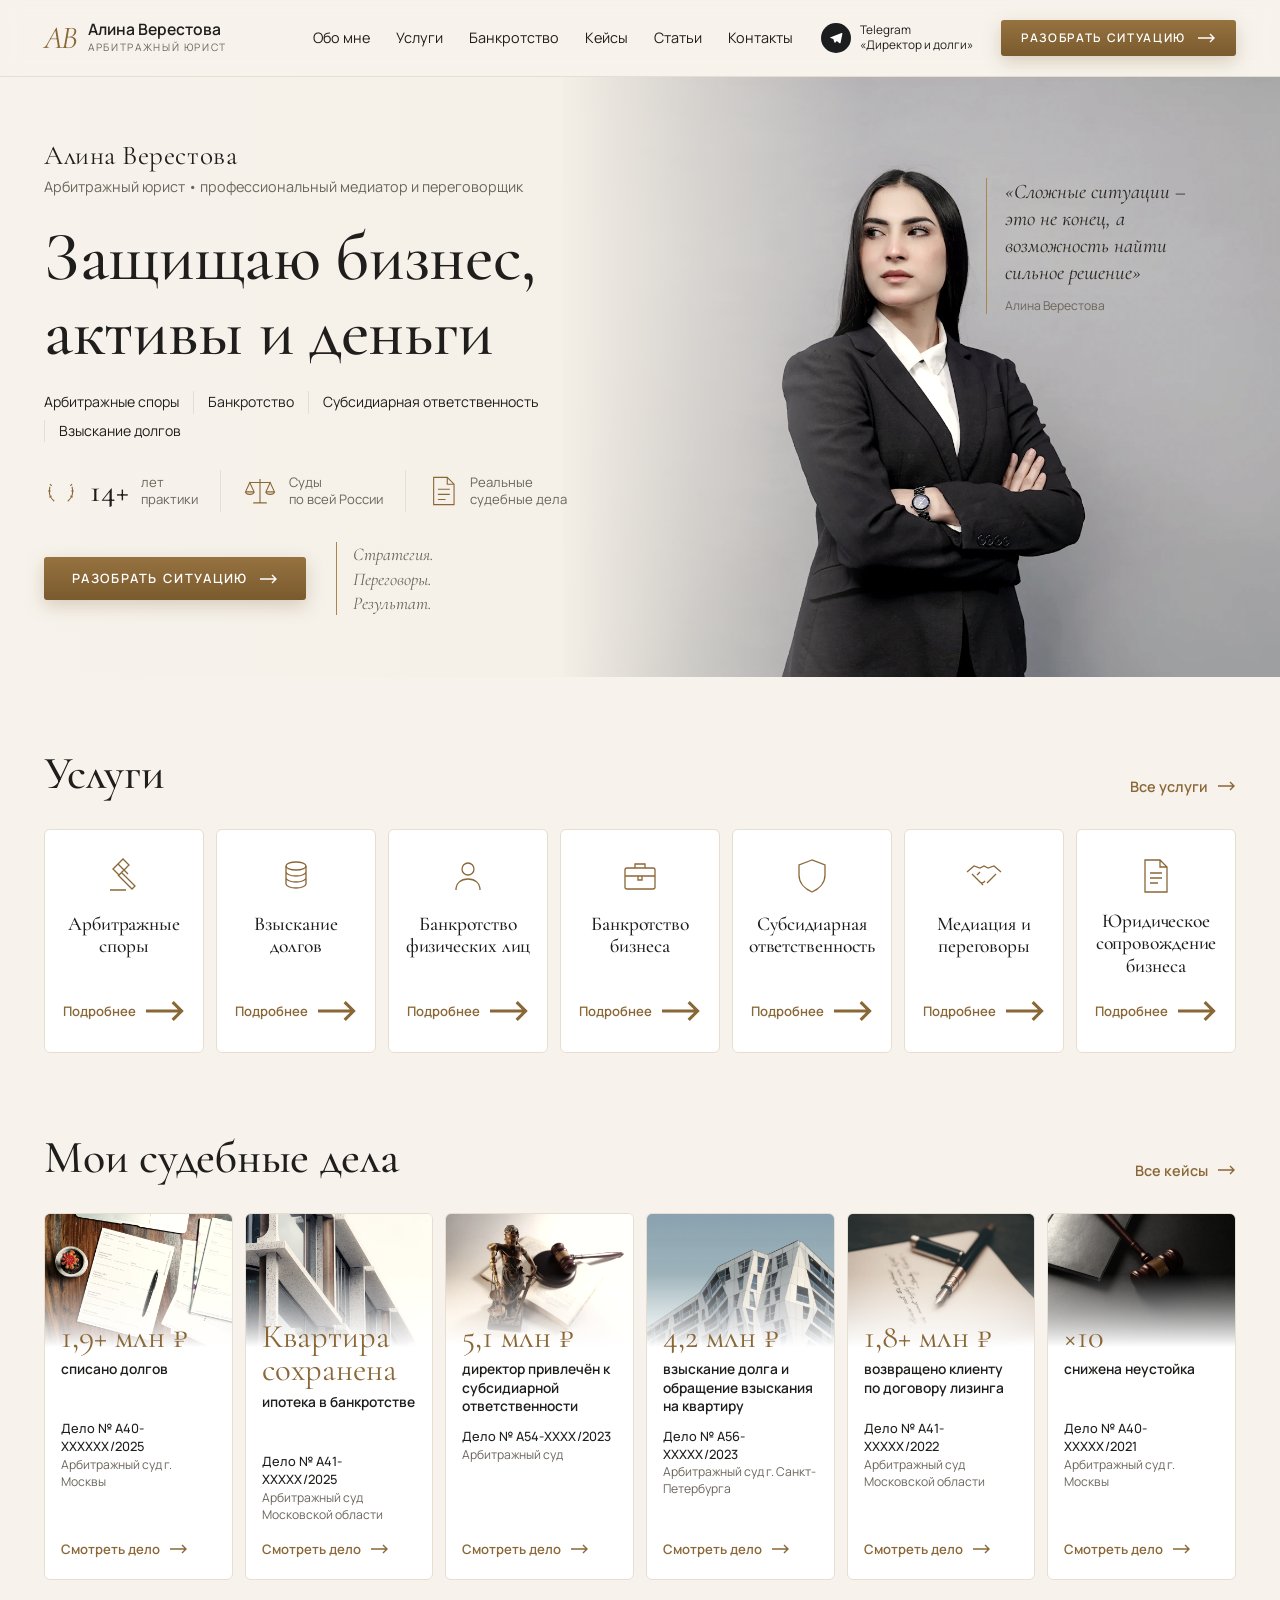
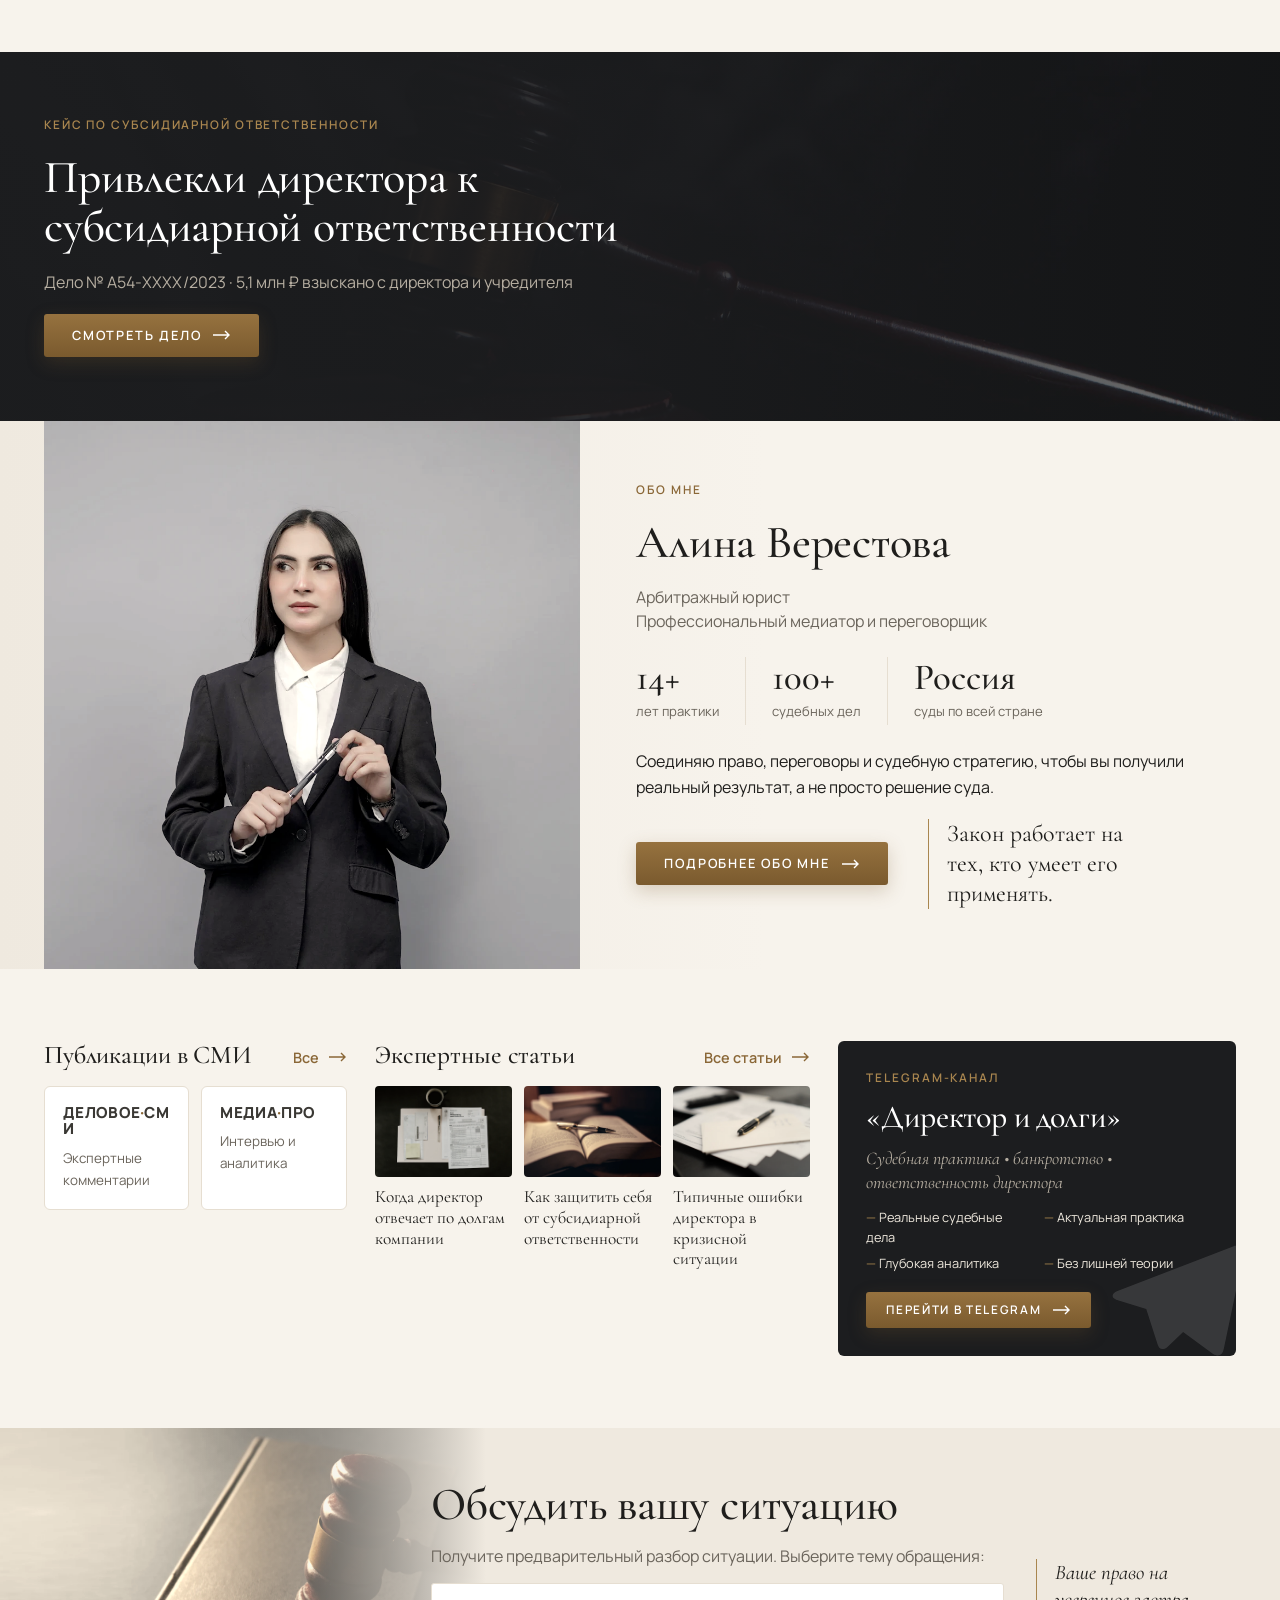
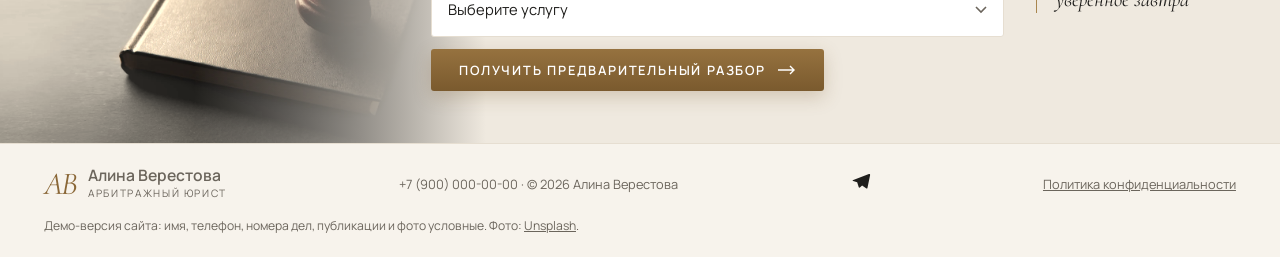
==== index.html @ 77164f4e "Демо-сайт юриста по банкротству (главная + страница «Банкротство») Co-Authored-By: Claude Opus 5.5 <" ====
<!doctype html>
<html lang="ru">
<head>
<meta charset="utf-8">
<meta name="viewport" content="width=device-width,initial-scale=1">
<title>Алина Верестова · арбитражный юрист</title>
<meta name="description" content="Арбитражные споры, банкротство, субсидиарная ответственность, взыскание долгов. Реальные судебные дела и разбор вашей ситуации. Демо-сайт.">
<meta property="og:title" content="Алина Верестова · арбитражный юрист">
<meta property="og:description" content="Защищаю бизнес, активы и деньги в сложных юридических ситуациях.">
<meta property="og:type" content="website">
<meta property="og:url" content="https://vladislav-jb.github.io/yurist-bankrotstvo/">
<meta property="og:image" content="https://vladislav-jb.github.io/yurist-bankrotstvo/assets/hero.webp">
<link rel="icon" href="data:image/svg+xml,%3Csvg xmlns='http://www.w3.org/2000/svg' viewBox='0 0 64 64'%3E%3Crect width='64' height='64' rx='12' fill='%231C1D1F'/%3E%3Ctext x='32' y='43' font-family='Georgia' font-style='italic' font-size='30' fill='%23A9864F' text-anchor='middle'%3EАВ%3C/text%3E%3C/svg%3E">
<link rel="preconnect" href="https://fonts.googleapis.com"><link rel="preconnect" href="https://fonts.gstatic.com" crossorigin>
<link rel="stylesheet" href="https://fonts.googleapis.com/css2?family=Cormorant+Garamond:ital,wght@0,500;0,600;1,500&family=Manrope:wght@400;500;600;700;800&display=swap">
<link rel="stylesheet" href="style.css">
<script type="application/ld+json">{"@context":"https://schema.org","@type":"LegalService","name":"Алина Верестова, арбитражный юрист","telephone":"+7 (900) 000-00-00","areaServed":"RU","url":"https://vladislav-jb.github.io/yurist-bankrotstvo/"}</script>
</head>
<body>
<svg width="0" height="0" style="position:absolute" aria-hidden="true">
  <symbol id="arr" viewBox="0 0 18 10"><path d="M0 5h16M12 1l4 4-4 4" fill="none" stroke="currentColor" stroke-width="1.4"/></symbol>
  <symbol id="plane" viewBox="0 0 24 24"><path d="M21.5 3.5 2.8 10.7c-1 .4-1 1.1-.2 1.4l4.8 1.5 1.8 5.6c.2.6.4.8.9.8.4 0 .6-.2.9-.5l2.3-2.2 4.8 3.5c.9.5 1.5.2 1.7-.8l3.1-14.8c.3-1.3-.5-1.9-1.4-1.7Z" fill="currentColor"/></symbol>
</svg>

<header class="hdr">
  <div class="wrap hdr__in">
    <a class="logo" href="./"><span class="logo__mark">АВ</span><span class="logo__txt"><b>Алина Верестова</b><small>Арбитражный юрист</small></span></a>
    <nav class="nav" aria-label="Разделы">
      <a href="#about">Обо мне</a><a href="#uslugi">Услуги</a><a href="bankrotstvo.html">Банкротство</a><a href="#kejsy">Кейсы</a><a href="#stati">Статьи</a><a href="#kontakty">Контакты</a>
    </nav>
    <a class="tg" href="#tg"><span class="tg__ic"><svg width="14" height="14" style="color:#fff"><use href="#plane"/></svg></span><span>Telegram<br>«Директор и долги»</span></a>
    <a class="btn btn--sm" href="#kontakty" data-open-form>Разобрать ситуацию <svg class="arr"><use href="#arr"/></svg></a>
    <button class="burger" aria-label="Меню" aria-expanded="false"><svg width="20" height="14" viewBox="0 0 20 14"><path d="M0 1h20M0 7h20M0 13h20" stroke="currentColor" stroke-width="1.6"/></svg></button>
  </div>
</header>

<main>
<section class="hero" aria-label="Первый экран">
  <div class="wrap hero__in">
    <div class="hero__txt">
      <div><div class="hero__name">Алина Верестова</div><div class="hero__role">Арбитражный юрист • профессиональный медиатор и переговорщик</div></div>
      <h1>Защищаю бизнес, активы и деньги</h1>
      <div class="hero__dirs"><span>Арбитражные споры</span><span>Банкротство</span><span>Субсидиарная ответственность</span><span>Взыскание долгов</span></div>
      <div class="facts">
        <div class="fact"><svg width="34" height="34" viewBox="0 0 40 40" fill="none" stroke="currentColor" stroke-width="1.3"><path d="M12 32c-5-4-7-10-5-17M28 32c5-4 7-10 5-17M9 26l-3 1M8 20H5M9 14l-2-2M31 26l3 1M32 20h3M31 14l2-2"/></svg><b>14+</b><span>лет<br>практики</span></div>
        <div class="fact"><svg width="34" height="34" viewBox="0 0 40 40" fill="none" stroke="currentColor" stroke-width="1.3"><path d="M20 6v28M12 34h16M8 10h24M8 10l-5 11h10L8 10ZM32 10l-5 11h10L32 10ZM3 21a5 3 0 0 0 10 0M27 21a5 3 0 0 0 10 0"/></svg><span>Суды<br>по всей России</span></div>
        <div class="fact"><svg width="30" height="34" viewBox="0 0 34 40" fill="none" stroke="currentColor" stroke-width="1.3"><path d="M6 4h16l8 8v24H6V4ZM22 4v8h8M11 18h14M11 24h14M11 30h9"/></svg><span>Реальные<br>судебные дела</span></div>
      </div>
      <div class="hero__cta">
        <a class="btn" href="#kontakty" data-open-form>Разобрать ситуацию <svg class="arr"><use href="#arr"/></svg></a>
        <div class="motto">Стратегия.<br>Переговоры.<br>Результат.</div>
      </div>
    </div>
  </div>
  <div class="hero__photo"><img src="assets/hero.webp" alt="Алина Верестова, арбитражный юрист" width="1920" height="1080" fetchpriority="high"></div>
  <blockquote class="quote">«Сложные ситуации – это не конец, а возможность найти сильное решение»<small>Алина Верестова</small></blockquote>
</section>

<section class="sec" id="uslugi">
  <div class="wrap">
    <div class="sec__head"><h2>Услуги</h2><a class="link" href="#" data-demo>Все услуги <svg class="arr"><use href="#arr"/></svg></a></div>
    <div class="svc">
      <a href="#" data-demo="Страница услуги «Арбитражные споры» – в демо не делалась, по ТЗ её наполняем позже."><svg viewBox="0 0 40 40" fill="none" stroke="currentColor" stroke-width="1.3"><path d="m14 8 10 10M9 13l10-10 6 6-10 10zM17 16l14 14-3 3-14-14M6 34h16"/></svg><h3>Арбитражные споры</h3><span class="link">Подробнее <svg class="arr"><use href="#arr"/></svg></span></a>
      <a href="#" data-demo="Страница услуги «Взыскание долгов» – в демо не делалась, по ТЗ её наполняем позже."><svg viewBox="0 0 40 40" fill="none" stroke="currentColor" stroke-width="1.3"><ellipse cx="20" cy="10" rx="10" ry="4"/><path d="M10 10v6c0 2 4.5 4 10 4s10-2 10-4v-6M10 16v6c0 2 4.5 4 10 4s10-2 10-4v-6M10 22v6c0 2 4.5 4 10 4s10-2 10-4v-6"/></svg><h3>Взыскание долгов</h3><span class="link">Подробнее <svg class="arr"><use href="#arr"/></svg></span></a>
      <a href="bankrotstvo.html#fiz"><svg viewBox="0 0 40 40" fill="none" stroke="currentColor" stroke-width="1.3"><circle cx="20" cy="13" r="6"/><path d="M8 34c0-7 5-11 12-11s12 4 12 11"/></svg><h3>Банкротство физических лиц</h3><span class="link">Подробнее <svg class="arr"><use href="#arr"/></svg></span></a>
      <a href="bankrotstvo.html#biz"><svg viewBox="0 0 40 40" fill="none" stroke="currentColor" stroke-width="1.3"><rect x="5" y="12" width="30" height="21" rx="2"/><path d="M15 12V8h10v4M5 20h30M18 20v4h4v-4"/></svg><h3>Банкротство бизнеса</h3><span class="link">Подробнее <svg class="arr"><use href="#arr"/></svg></span></a>
      <a href="bankrotstvo.html#subsid"><svg viewBox="0 0 40 40" fill="none" stroke="currentColor" stroke-width="1.3"><path d="M20 4 7 9v10c0 8 6 14 13 17 7-3 13-9 13-17V9L20 4Z"/></svg><h3>Субсидиарная ответственность</h3><span class="link">Подробнее <svg class="arr"><use href="#arr"/></svg></span></a>
      <a href="#" data-demo="Страница услуги «Медиация и переговоры» – в демо не делалась, по ТЗ её наполняем позже."><svg viewBox="0 0 40 40" fill="none" stroke="currentColor" stroke-width="1.3"><path d="M3 16l7-6 6 2 4-2 4 2 6-2 7 6M8 18l8 8c1 1 3 1 4 0l1-1M16 16l-3 3M13 23l3 3M17 27l2 2M32 18l-9 9"/></svg><h3>Медиация и переговоры</h3><span class="link">Подробнее <svg class="arr"><use href="#arr"/></svg></span></a>
      <a href="#" data-demo="Страница услуги «Юридическое сопровождение бизнеса» – в демо не делалась, по ТЗ её наполняем позже."><svg viewBox="0 0 40 40" fill="none" stroke="currentColor" stroke-width="1.3"><path d="M9 4h15l7 7v25H9V4ZM24 4v7h7M14 17h12M14 22h12M14 27h8"/></svg><h3>Юридическое сопровождение бизнеса</h3><span class="link">Подробнее <svg class="arr"><use href="#arr"/></svg></span></a>
    </div>
  </div>
</section>

<section class="sec" id="kejsy" style="padding-top:8px">
  <div class="wrap">
    <div class="sec__head"><h2>Мои судебные дела</h2><a class="link" href="#" data-demo>Все кейсы <svg class="arr"><use href="#arr"/></svg></a></div>
    <div class="cases">
      <a class="case" href="#" data-demo="На сайте заказчика ссылка откроет карточку дела в картотеке арбитражных дел (kad.arbitr.ru).">
        <div class="case__img"><img src="assets/c1.webp" alt="" loading="lazy" width="700" height="500"></div>
        <div class="case__body"><div class="case__num">1,9+ млн ₽</div><div class="case__what">списано долгов</div>
          <div class="case__court"><b>Дело № А40-XXXXXX/2025</b>Арбитражный суд г. Москвы</div><span class="link">Смотреть дело <svg class="arr"><use href="#arr"/></svg></span></div></a>
      <a class="case" href="#" data-demo="На сайте заказчика ссылка откроет карточку дела в картотеке арбитражных дел (kad.arbitr.ru).">
        <div class="case__img"><img src="assets/c2.webp" alt="" loading="lazy" width="700" height="500"></div>
        <div class="case__body"><div class="case__num">Квартира сохранена</div><div class="case__what">ипотека в банкротстве</div>
          <div class="case__court"><b>Дело № А41-XXXXX/2025</b>Арбитражный суд Московской области</div><span class="link">Смотреть дело <svg class="arr"><use href="#arr"/></svg></span></div></a>
      <a class="case" href="#" data-demo="На сайте заказчика ссылка откроет карточку дела в картотеке арбитражных дел (kad.arbitr.ru).">
        <div class="case__img"><img src="assets/c3.webp" alt="" loading="lazy" width="700" height="500"></div>
        <div class="case__body"><div class="case__num">5,1 млн ₽</div><div class="case__what">директор привлечён к субсидиарной ответственности</div>
          <div class="case__court"><b>Дело № А54-XXXX/2023</b>Арбитражный суд</div><span class="link">Смотреть дело <svg class="arr"><use href="#arr"/></svg></span></div></a>
      <a class="case" href="#" data-demo="На сайте заказчика ссылка откроет карточку дела в картотеке арбитражных дел (kad.arbitr.ru).">
        <div class="case__img"><img src="assets/c4.webp" alt="" loading="lazy" width="700" height="500"></div>
        <div class="case__body"><div class="case__num">4,2 млн ₽</div><div class="case__what">взыскание долга и обращение взыскания на квартиру</div>
          <div class="case__court"><b>Дело № А56-XXXXX/2023</b>Арбитражный суд г. Санкт-Петербурга</div><span class="link">Смотреть дело <svg class="arr"><use href="#arr"/></svg></span></div></a>
      <a class="case" href="#" data-demo="На сайте заказчика ссылка откроет карточку дела в картотеке арбитражных дел (kad.arbitr.ru).">
        <div class="case__img"><img src="assets/c5.webp" alt="" loading="lazy" width="700" height="500"></div>
        <div class="case__body"><div class="case__num">1,8+ млн ₽</div><div class="case__what">возвращено клиенту по договору лизинга</div>
          <div class="case__court"><b>Дело № А41-XXXXX/2022</b>Арбитражный суд Московской области</div><span class="link">Смотреть дело <svg class="arr"><use href="#arr"/></svg></span></div></a>
      <a class="case" href="#" data-demo="На сайте заказчика ссылка откроет карточку дела в картотеке арбитражных дел (kad.arbitr.ru).">
        <div class="case__img"><img src="assets/c6.webp" alt="" loading="lazy" width="700" height="500"></div>
        <div class="case__body"><div class="case__num">×10</div><div class="case__what">снижена неустойка</div>
          <div class="case__court"><b>Дело № А40-XXXXX/2021</b>Арбитражный суд г. Москвы</div><span class="link">Смотреть дело <svg class="arr"><use href="#arr"/></svg></span></div></a>
    </div>
  </div>
</section>

<section class="banner" aria-label="Кейс по субсидиарной ответственности">
  <img class="bg" src="assets/banner.webp" alt="" loading="lazy">
  <div class="wrap">
    <div class="eyebrow">Кейс по субсидиарной ответственности</div>
    <h2>Привлекли директора к субсидиарной ответственности</h2>
    <p>Дело № А54-XXXX/2023 · 5,1 млн ₽ взыскано с директора и учредителя</p>
    <a class="btn" href="#" data-demo="На сайте заказчика ссылка откроет судебный акт по делу.">Смотреть дело <svg class="arr"><use href="#arr"/></svg></a>
  </div>
</section>

<section class="about" id="about">
  <div class="wrap about__in">
    <div class="about__photo"><img src="assets/about.webp" alt="Алина Верестова" loading="lazy" width="1400" height="1000"></div>
    <div class="about__txt">
      <div class="eyebrow">Обо мне</div>
      <h2>Алина Верестова</h2>
      <p class="about__role">Арбитражный юрист<br>Профессиональный медиатор и переговорщик</p>
      <div class="stats">
        <div class="stat"><b>14+</b><span>лет практики</span></div>
        <div class="stat"><b>100+</b><span>судебных дел</span></div>
        <div class="stat"><b>Россия</b><span>суды по всей стране</span></div>
      </div>
      <p>Соединяю право, переговоры и судебную стратегию, чтобы вы получили реальный результат, а не просто решение суда.</p>
      <div class="about__row">
        <a class="btn" href="#" data-demo="Страница «Обо мне» – в демо не делалась.">Подробнее обо мне <svg class="arr"><use href="#arr"/></svg></a>
        <div class="about__quote">Закон работает на тех, кто умеет его применять.</div>
      </div>
    </div>
  </div>
</section>

<section class="sec" id="stati">
  <div class="wrap tri">
    <div>
      <div class="mini-head"><h3>Публикации в СМИ</h3><a class="link" href="#" data-demo>Все <svg class="arr"><use href="#arr"/></svg></a></div>
      <div class="media">
        <a href="#" data-demo="Здесь будет ссылка на публикацию из действующего сайта заказчика."><span class="mlogo">ДЕЛОВОЕ<i>·</i>СМИ</span><span class="muted">Экспертные комментарии</span></a>
        <a href="#" data-demo="Здесь будет ссылка на публикацию из действующего сайта заказчика."><span class="mlogo">МЕДИА<i>·</i>ПРО</span><span class="muted">Интервью и аналитика</span></a>
      </div>
    </div>
    <div>
      <div class="mini-head"><h3>Экспертные статьи</h3><a class="link" href="#" data-demo>Все статьи <svg class="arr"><use href="#arr"/></svg></a></div>
      <div class="arts">
        <a href="#" data-demo="Здесь будет ссылка на реальную статью с сайта заказчика."><img src="assets/a1.webp" alt="" loading="lazy" width="600" height="400"><span>Когда директор отвечает по долгам компании</span></a>
        <a href="#" data-demo="Здесь будет ссылка на реальную статью с сайта заказчика."><img src="assets/a2.webp" alt="" loading="lazy" width="600" height="400"><span>Как защитить себя от субсидиарной ответственности</span></a>
        <a href="#" data-demo="Здесь будет ссылка на реальную статью с сайта заказчика."><img src="assets/a3.webp" alt="" loading="lazy" width="600" height="400"><span>Типичные ошибки директора в кризисной ситуации</span></a>
      </div>
    </div>
    <div class="tgcard" id="tg">
      <div class="eyebrow">Telegram-канал</div>
      <h3>«Директор и долги»</h3>
      <p>Судебная практика • банкротство • ответственность директора</p>
      <ul><li>Реальные судебные дела</li><li>Актуальная практика</li><li>Глубокая аналитика</li><li>Без лишней теории</li></ul>
      <a class="btn btn--sm" href="#" data-demo="На сайте заказчика кнопка ведёт в его Telegram-канал.">Перейти в Telegram <svg class="arr"><use href="#arr"/></svg></a>
      <svg class="plane" width="150" height="150"><use href="#plane"/></svg>
    </div>
  </div>
</section>

<section class="cta" id="kontakty">
  <div class="cta__img"><img src="assets/cta.webp" alt="" loading="lazy"></div>
  <div class="wrap cta__in">
    <div></div>
    <form class="cta__form" onsubmit="return false">
      <h2>Обсудить вашу ситуацию</h2>
      <p class="muted">Получите предварительный разбор ситуации. Выберите тему обращения:</p>
      <div class="cta__row">
        <select class="select" aria-label="Тема обращения">
          <option value="">Выберите услугу</option>
          <option>Арбитражный спор</option><option>Взыскание долга</option><option>Банкротство физлица</option><option>Банкротство бизнеса</option><option>Субсидиарная ответственность</option><option>Медиация</option><option>Другое</option>
        </select>
        <button class="btn" data-open-form>Получить предварительный разбор <svg class="arr"><use href="#arr"/></svg></button>
      </div>
    </form>
    <div class="cta__motto">Ваше право на уверенное завтра</div>
  </div>
</section>
</main>

<footer class="ftr">
  <div class="wrap">
    <div class="ftr__in">
      <a class="logo" href="./"><span class="logo__mark">АВ</span><span class="logo__txt"><b>Алина Верестова</b><small>Арбитражный юрист</small></span></a>
      <span>+7 (900) 000-00-00 · © 2026 Алина Верестова</span>
      <span class="ftr__soc"><a href="#tg" aria-label="Telegram"><svg width="20" height="20"><use href="#plane"/></svg></a></span>
      <a href="#" data-demo>Политика конфиденциальности</a>
    </div>
    <p class="demo-note">Демо-версия сайта: имя, телефон, номера дел, публикации и фото условные. Фото: <a href="https://unsplash.com/license">Unsplash</a>.</p>
  </div>
</footer>

<div class="modal" id="form" hidden role="dialog" aria-modal="true" aria-labelledby="form-h">
  <div class="modal__box">
    <button class="modal__x" aria-label="Закрыть">×</button>
    <div class="step" id="step1">
      <div class="eyebrow">Шаг 1 из 2</div>
      <h2 id="form-h">С чем связана ваша ситуация?</h2>
      <div class="opts">
        <label class="opt"><input type="radio" name="topic" value="Арбитражный спор">Арбитражный спор</label>
        <label class="opt"><input type="radio" name="topic" value="Взыскание долга">Взыскание долга</label>
        <label class="opt"><input type="radio" name="topic" value="Банкротство физлица">Банкротство физлица</label>
        <label class="opt"><input type="radio" name="topic" value="Банкротство бизнеса">Банкротство бизнеса</label>
        <label class="opt"><input type="radio" name="topic" value="Субсидиарная ответственность">Субсидиарная ответственность</label>
        <label class="opt"><input type="radio" name="topic" value="Медиация">Медиация</label>
        <label class="opt"><input type="radio" name="topic" value="Другое">Другое</label>
      </div>
      <button class="btn" id="next" type="button">Далее <svg class="arr"><use href="#arr"/></svg></button>
    </div>
    <form id="send">
      <div class="step" id="step2" hidden>
        <div class="eyebrow">Шаг 2 из 2</div>
        <h2>Как с вами связаться</h2>
        <p class="muted" style="margin-bottom:16px">Отвечу лично в течение рабочего дня.</p>
        <label class="field">Имя<input id="f-name" autocomplete="name"></label>
        <label class="field">Телефон или Telegram<input id="f-phone" autocomplete="tel"></label>
        <label class="field">Коротко о ситуации<textarea id="f-msg" placeholder="Например: контрагент не платит 1,2 млн ₽, решение суда есть"></textarea></label>
        <div class="form-foot"><button class="back" id="back" type="button">← Назад</button><button class="btn" type="submit">Отправить <svg class="arr"><use href="#arr"/></svg></button></div>
      </div>
    </form>
    <div class="step done" id="step3" hidden>
      <h2>Заявка принята</h2>
      <p class="muted" style="margin-top:10px">Это демо-версия: заявка никуда не отправлена. На сайте заказчика она придёт на почту или в Telegram.</p>
    </div>
  </div>
</div>
<script src="app.js"></script>
</body>
</html>
---- style.css ----
:root{
  --bg:#F7F3EC;--surface:#FFFFFF;--line:#E6DED1;--ink:#1F1E1C;--muted:#6B655C;
  --gold:#8A6737;--gold2:#A9864F;--gold-soft:#EFE5D3;--dark:#1C1D1F;--dark2:#26272A;--on-dark:#EDE7DC;--on-dark-muted:#B6AEA1;
  --f-disp:"Cormorant Garamond",Georgia,serif;--f-text:"Manrope",system-ui,-apple-system,"Segoe UI",sans-serif;
  --r:6px;--wrap:1240px;--shadow:0 1px 2px rgba(31,30,28,.05),0 10px 30px rgba(31,30,28,.07);
}
*{box-sizing:border-box}
html{scroll-behavior:smooth;scroll-padding-top:84px}
@media (prefers-reduced-motion:reduce){html{scroll-behavior:auto}}
body{margin:0;background:var(--bg);color:var(--ink);font:16px/1.6 var(--f-text);-webkit-font-smoothing:antialiased}
img{max-width:100%;display:block}
a{color:inherit}
h1,h2,h3{font-family:var(--f-disp);font-weight:500;line-height:1.08;margin:0;letter-spacing:-.005em;text-wrap:balance}
h1{font-size:clamp(2.6rem,5.4vw,4.4rem)}
h2{font-size:clamp(2rem,3.6vw,2.9rem)}
h3{font-size:1.45rem}
p{margin:0}
.wrap{max-width:var(--wrap);margin:0 auto;padding-inline:24px}
.eyebrow{font-size:.74rem;letter-spacing:.16em;text-transform:uppercase;color:var(--gold);font-weight:600}
.muted{color:var(--muted)}
:focus-visible{outline:2px solid var(--gold2);outline-offset:3px}

/* Buttons */
.btn{display:inline-flex;align-items:center;gap:12px;padding:15px 28px;border-radius:3px;border:0;cursor:pointer;
  font:600 .8rem/1 var(--f-text);letter-spacing:.14em;text-transform:uppercase;text-decoration:none;white-space:nowrap;
  background:linear-gradient(180deg,#96723F,#7A5A2E);color:#fff;box-shadow:0 6px 18px rgba(122,90,46,.25)}
.btn:hover{background:linear-gradient(180deg,#A07B45,#6E5028)}
.btn .arr{transition:transform .2s}
.btn:hover .arr{transform:translateX(4px)}
.btn--sm{padding:12px 20px;font-size:.74rem}
.link{display:inline-flex;align-items:center;gap:10px;color:var(--gold);font-weight:600;font-size:.9rem;text-decoration:none;border-bottom:1px solid transparent}
.link:hover{border-color:currentColor}
.arr{display:inline-block;width:18px;height:10px;flex:none}

/* Header */
.hdr{position:sticky;top:0;z-index:30;background:rgba(247,243,236,.92);backdrop-filter:blur(10px);-webkit-backdrop-filter:blur(10px);border-bottom:1px solid var(--line)}
.hdr__in{display:flex;align-items:center;gap:28px;min-height:76px}
.logo{display:flex;align-items:center;gap:12px;text-decoration:none}
.logo__mark{font-family:var(--f-disp);font-size:2rem;line-height:1;color:var(--gold);letter-spacing:-.06em;font-style:italic}
.logo__txt b{display:block;font-weight:600;font-size:.98rem;line-height:1.2}
.logo__txt small{display:block;font-size:.64rem;letter-spacing:.16em;text-transform:uppercase;color:var(--muted)}
.nav{display:flex;gap:26px;margin-left:auto;font-size:.9rem}
.nav a{text-decoration:none;color:var(--ink)}
.nav a:hover,.nav a[aria-current]{color:var(--gold)}
.tg{display:flex;align-items:center;gap:9px;font-size:.74rem;line-height:1.25;text-decoration:none}
.tg__ic{width:30px;height:30px;border-radius:50%;background:var(--dark);display:grid;place-items:center;flex:none}
.burger{display:none;margin-left:auto;background:none;border:1px solid var(--line);border-radius:4px;width:44px;height:40px;cursor:pointer}

/* Hero */
.hero{position:relative;overflow:hidden;background:linear-gradient(90deg,#F7F3EC 0%,#F2ECE2 100%)}
.hero__in{display:grid;grid-template-columns:minmax(0,1.05fr) minmax(0,1fr);min-height:600px}
.hero__txt{padding:64px 0 60px;display:flex;flex-direction:column;gap:22px;position:relative;z-index:2}
.hero__name{font-family:var(--f-disp);font-size:1.7rem;letter-spacing:.02em;line-height:1.1}
.hero__role{font-size:.9rem;color:var(--muted);margin-top:4px}
.hero__dirs{display:flex;flex-wrap:wrap;gap:6px 0;font-size:.88rem}
.hero__dirs span{padding:0 14px;border-left:1px solid var(--line)}
.hero__dirs span:first-child{padding-left:0;border-left:0}
.facts{display:flex;gap:0;flex-wrap:wrap;margin-top:6px}
.fact{display:flex;align-items:center;gap:12px;padding:4px 22px;border-left:1px solid var(--line);font-size:.82rem;line-height:1.3;color:var(--muted)}
.fact:first-child{padding-left:0;border-left:0}
.fact b{font-family:var(--f-disp);font-size:2rem;font-weight:500;color:var(--ink);line-height:1}
.fact svg{color:var(--gold);flex:none}
.hero__cta{display:flex;align-items:center;gap:30px;flex-wrap:wrap;margin-top:8px}
.motto{font-family:var(--f-disp);font-style:italic;font-size:1.12rem;line-height:1.35;color:var(--muted);border-left:1px solid var(--gold2);padding-left:16px}
.hero__photo{position:absolute;inset:0 0 0 44%;z-index:1}
.hero__photo img{width:100%;height:100%;object-fit:cover;object-position:40% 20%;filter:sepia(.18) saturate(.9) brightness(1.04)}
.hero__photo::before{content:"";position:absolute;inset:0;background:linear-gradient(90deg,#F4EFE6 0%,rgba(244,239,230,.55) 18%,rgba(244,239,230,0) 42%);z-index:1}
.quote{position:absolute;right:max(24px,calc((100vw - var(--wrap))/2 + 24px));top:80px;z-index:2;max-width:210px;border-left:1px solid var(--gold2);padding-left:18px;
  font-family:var(--f-disp);font-style:italic;font-size:1.3rem;line-height:1.3;color:#2A2723}
.quote small{display:block;font-family:var(--f-text);font-style:normal;font-size:.76rem;margin-top:12px;color:var(--muted)}

/* Sections */
.sec{padding:72px 0}
.sec--tight{padding:56px 0}
.sec__head{display:flex;align-items:flex-end;justify-content:space-between;gap:16px;margin-bottom:30px;flex-wrap:wrap}

/* Services */
.svc{display:grid;grid-template-columns:repeat(7,minmax(0,1fr));gap:12px}
.svc a{background:var(--surface);border:1px solid var(--line);border-radius:var(--r);padding:26px 14px 20px;text-decoration:none;display:flex;flex-direction:column;align-items:center;text-align:center;gap:14px;transition:box-shadow .2s,transform .2s,border-color .2s}
.svc a:hover{box-shadow:var(--shadow);transform:translateY(-3px);border-color:#D8CBB5}
.svc svg{color:var(--gold);width:40px;height:40px}
.svc h3{font-size:1.22rem;line-height:1.15;min-height:2.6em;display:flex;align-items:center}
.svc .link{margin-top:auto;font-size:.82rem}

/* Cases */
.cases{display:grid;grid-template-columns:repeat(6,minmax(0,1fr));gap:12px}
.case{background:var(--surface);border:1px solid var(--line);border-radius:var(--r);overflow:hidden;display:flex;flex-direction:column;text-decoration:none;transition:box-shadow .2s,transform .2s}
.case:hover{box-shadow:var(--shadow);transform:translateY(-3px)}
.case__img{aspect-ratio:7/5;position:relative;overflow:hidden}
.case__img img{width:100%;height:100%;object-position:center;object-fit:cover;filter:sepia(.25) saturate(.85)}
.case__img::after{content:"";position:absolute;inset:auto 0 0;height:55%;background:linear-gradient(180deg,rgba(255,255,255,0),#fff)}
.case__body{padding:0 16px 18px;margin-top:-26px;position:relative;z-index:1;display:flex;flex-direction:column;gap:6px;flex:1}
.case__num{font-family:var(--f-disp);font-size:2.05rem;line-height:1;color:var(--gold)}
.case__what{font-weight:600;font-size:.86rem;line-height:1.35;min-height:3.5em}
.case__court{font-size:.76rem;color:var(--muted);line-height:1.4;margin-top:6px}
.case__court b{display:block;color:var(--ink);font-weight:500;font-size:.8rem}
.case .link{margin-top:auto;padding-top:10px;font-size:.82rem}

/* Dark banner */
.banner{position:relative;color:var(--on-dark);background:var(--dark);overflow:hidden}
.banner img.bg{position:absolute;inset:0;width:100%;height:100%;object-fit:cover;opacity:.55}
.banner::before{content:"";position:absolute;inset:0;background:linear-gradient(90deg,rgba(28,29,31,.96) 0%,rgba(28,29,31,.85) 45%,rgba(28,29,31,.3) 100%);z-index:1}
.banner .wrap{position:relative;z-index:2;padding-block:64px;display:flex;flex-direction:column;gap:18px;align-items:flex-start}
.banner .eyebrow{color:var(--gold2)}
.banner h2{color:#fff;max-width:640px}
.banner p{color:var(--on-dark-muted)}

/* About */
.about{position:relative;background:linear-gradient(90deg,#EFE9DF,#F7F3EC 60%)}
.about__in{display:grid;grid-template-columns:minmax(0,.9fr) minmax(0,1.1fr);align-items:stretch}
.about__photo{position:relative;min-height:480px}
.about__photo img{position:absolute;inset:0;width:100%;height:100%;object-fit:cover;object-position:50% 25%;filter:sepia(.18) saturate(.9) brightness(1.03)}
.about__txt{padding:60px 0 60px 56px;display:flex;flex-direction:column;gap:18px;justify-content:center}
.about__role{color:var(--muted);line-height:1.5}
.stats{display:flex;flex-wrap:wrap;gap:0;margin:6px 0}
.stat{padding:2px 26px;border-left:1px solid var(--line)}
.stat:first-child{padding-left:0;border-left:0}
.stat b{display:block;font-family:var(--f-disp);font-size:2.3rem;font-weight:500;line-height:1.05}
.stat span{font-size:.82rem;color:var(--muted)}
.about__row{display:flex;gap:40px;align-items:center;flex-wrap:wrap}
.about__quote{font-family:var(--f-disp);font-size:1.5rem;line-height:1.25;max-width:230px;border-left:1px solid var(--gold2);padding-left:18px}

/* Media / articles / telegram */
.tri{display:grid;grid-template-columns:minmax(0,.8fr) minmax(0,1.15fr) minmax(0,1.05fr);gap:28px;align-items:stretch}
.tri h3{font-size:1.6rem}
.mini-head{display:flex;justify-content:space-between;align-items:baseline;gap:12px;margin-bottom:16px}
.media{display:grid;grid-template-columns:1fr 1fr;gap:12px}
.media a{background:var(--surface);border:1px solid var(--line);border-radius:var(--r);padding:18px;text-decoration:none;display:flex;flex-direction:column;gap:10px;font-size:.84rem}
.media a:hover{box-shadow:var(--shadow)}
.media .mlogo{font:800 .95rem/1.1 var(--f-text);overflow-wrap:anywhere;letter-spacing:.02em;color:#3A3834}
.media .mlogo i{font-style:normal;color:var(--gold)}
.arts{display:grid;grid-template-columns:repeat(3,minmax(0,1fr));gap:12px}
.arts a{text-decoration:none;display:flex;flex-direction:column;gap:10px;font-family:var(--f-disp);font-size:1.08rem;line-height:1.2}
.arts img{width:100%;height:auto;aspect-ratio:3/2;object-fit:cover;border-radius:4px;filter:sepia(.2) saturate(.85)}
.arts a:hover span{color:var(--gold)}
.tgcard{background:var(--dark);color:var(--on-dark);border-radius:var(--r);padding:28px;display:flex;flex-direction:column;gap:12px;position:relative;overflow:hidden}
.tgcard h3{color:#fff;font-size:2rem}
.tgcard .eyebrow{color:var(--gold2)}
.tgcard p{color:var(--on-dark-muted);font-style:italic;font-family:var(--f-disp);font-size:1.12rem;line-height:1.35;max-width:300px}
.tgcard ul{list-style:none;margin:0;padding:0;display:grid;grid-template-columns:1fr 1fr;gap:6px 14px;font-size:.8rem;color:var(--on-dark)}
.tgcard li::before{content:"— ";color:var(--gold2)}
.tgcard .plane{position:absolute;right:-14px;bottom:-18px;opacity:.12;color:#fff}
.tgcard .btn{align-self:flex-start;margin-top:6px}

/* Final CTA */
.cta{position:relative;background:#EFE9DF;overflow:hidden}
.cta__img{position:absolute;inset:0 62% 0 0}
.cta__img img{width:100%;height:100%;object-fit:cover;filter:sepia(.3)}
.cta__img::after{content:"";position:absolute;inset:0;background:linear-gradient(90deg,rgba(239,233,223,0) 40%,#EFE9DF)}
.cta__in{position:relative;display:grid;grid-template-columns:minmax(0,.62fr) minmax(0,1fr) auto;gap:32px;align-items:center;padding-block:52px}
.cta__form{display:flex;flex-direction:column;gap:14px}
.cta__row{display:flex;gap:12px;flex-wrap:wrap}
.select{appearance:none;-webkit-appearance:none;min-width:250px;flex:1;padding:14px 40px 14px 16px;border:1px solid var(--line);border-radius:3px;background:#fff url("data:image/svg+xml,%3Csvg xmlns='http://www.w3.org/2000/svg' width='12' height='8' viewBox='0 0 12 8'%3E%3Cpath d='M1 1l5 5 5-5' stroke='%236B655C' stroke-width='1.6' fill='none'/%3E%3C/svg%3E") no-repeat right 16px center;font:inherit;font-size:.92rem;color:var(--ink)}
.cta__motto{font-family:var(--f-disp);font-style:italic;font-size:1.3rem;line-height:1.3;border-left:1px solid var(--gold2);padding-left:18px;max-width:200px}

/* Footer */
.ftr{border-top:1px solid var(--line);padding:22px 0;font-size:.8rem;color:var(--muted)}
.ftr__in{display:flex;align-items:center;gap:24px;flex-wrap:wrap;justify-content:space-between}
.ftr__soc{display:flex;gap:16px}
.ftr__soc a{color:var(--ink)}
.demo-note{font-size:.76rem;color:var(--muted);margin-top:14px}

/* Modal form */
.modal{position:fixed;inset:0;z-index:60;background:rgba(20,20,22,.6);display:grid;place-items:center;padding:16px}
.modal[hidden]{display:none}
.modal__box{background:var(--bg);border-radius:8px;max-width:560px;width:100%;max-height:calc(100dvh - 32px);overflow:auto;padding:32px;position:relative;box-shadow:0 30px 80px rgba(0,0,0,.3)}
.modal__x{position:absolute;right:14px;top:14px;width:36px;height:36px;border:0;border-radius:50%;background:var(--gold-soft);cursor:pointer;font-size:1.3rem;line-height:1}
.modal h2{font-size:2rem;margin-bottom:6px}
.opts{display:grid;grid-template-columns:1fr 1fr;gap:8px;margin:18px 0}
.opt{display:flex;align-items:center;gap:10px;border:1px solid var(--line);background:#fff;border-radius:4px;padding:11px 12px;cursor:pointer;font-size:.88rem;line-height:1.25}
.opt:has(input:checked){border-color:var(--gold2);background:var(--gold-soft)}
.opt input{accent-color:var(--gold)}
.field{display:flex;flex-direction:column;gap:6px;font-size:.84rem;margin-bottom:12px}
.field input,.field textarea{font:inherit;font-size:.95rem;padding:12px 14px;border:1px solid var(--line);border-radius:3px;background:#fff;width:100%}
.field textarea{min-height:90px;resize:vertical}
.step[hidden]{display:none}
.back{background:none;border:0;color:var(--muted);cursor:pointer;font:inherit;font-size:.86rem;padding:0;margin-right:auto}
.form-foot{display:flex;align-items:center;gap:14px;flex-wrap:wrap;margin-top:8px}
.done{text-align:center;padding:20px 0}
.toast{position:fixed;left:50%;bottom:24px;transform:translateX(-50%);background:var(--dark);color:#fff;padding:12px 18px;border-radius:6px;font-size:.88rem;z-index:70;max-width:calc(100% - 32px)}

/* Inner page (bankruptcy) */
.phero{position:relative;color:#fff;background:var(--dark);overflow:hidden}
.phero img.bg{position:absolute;inset:0;width:100%;height:100%;object-fit:cover;opacity:.5}
.phero::before{content:"";position:absolute;inset:0;background:linear-gradient(90deg,rgba(28,29,31,.95),rgba(28,29,31,.6) 60%,rgba(28,29,31,.35));z-index:1}
.phero .wrap{position:relative;z-index:2;padding-block:90px 80px;display:flex;flex-direction:column;gap:20px;align-items:flex-start}
.phero h1{max-width:760px;color:#fff}
.phero p{max-width:600px;color:var(--on-dark-muted);font-size:1.05rem}
.crumbs{font-size:.8rem;color:var(--on-dark-muted)}
.crumbs a{color:var(--on-dark-muted)}
.cols3{display:grid;grid-template-columns:repeat(3,minmax(0,1fr));gap:16px}
.card{background:var(--surface);border:1px solid var(--line);border-radius:var(--r);padding:30px;display:flex;flex-direction:column;gap:12px}
.card .eyebrow{color:var(--muted)}
.card h3{font-size:1.8rem}
.card ul{margin:4px 0 0;padding-left:18px;color:var(--muted);font-size:.92rem;display:flex;flex-direction:column;gap:6px}
.card .link{margin-top:auto;padding-top:8px}
.steps{display:grid;grid-template-columns:repeat(4,minmax(0,1fr));gap:0;counter-reset:s;border-top:1px solid var(--line)}
.steps li{list-style:none;padding:26px 22px 0 0;display:flex;flex-direction:column;gap:8px}
.steps li b{font-family:var(--f-disp);font-size:1.4rem;font-weight:500}
.steps li::before{counter-increment:s;content:"0" counter(s);font-family:var(--f-disp);font-size:2.6rem;color:var(--gold);line-height:1}
.steps li span{color:var(--muted);font-size:.9rem}
.keep{display:grid;grid-template-columns:1fr 1fr;gap:16px}
.keep .card h3{font-size:1.5rem}
.faq details{border-bottom:1px solid var(--line);padding:18px 0}
.faq summary{cursor:pointer;font-family:var(--f-disp);font-size:1.35rem;list-style:none;display:flex;justify-content:space-between;gap:16px}
.faq summary::-webkit-details-marker{display:none}
.faq summary::after{content:"+";color:var(--gold);font-size:1.6rem;line-height:1}
.faq details[open] summary::after{content:"–"}
.faq p{color:var(--muted);margin-top:10px;max-width:820px}
.cases--3{grid-template-columns:repeat(3,minmax(0,1fr))}

/* Responsive */
@media (max-width:1180px){
  .svc{grid-template-columns:repeat(4,minmax(0,1fr))}
  .cases{grid-template-columns:repeat(3,minmax(0,1fr))}
  .tri{grid-template-columns:1fr 1fr}.tri>.tgcard{grid-column:1/-1}
  .nav{gap:18px}
  .quote{display:none}
}
@media (max-width:980px){
  .nav,.hdr .tg{display:none}
  .hdr .btn{display:none}
  .burger{display:grid;place-items:center}
  .hdr.open .nav{display:flex;position:absolute;left:0;right:0;top:100%;flex-direction:column;gap:0;background:var(--bg);border-bottom:1px solid var(--line);padding:8px 24px 18px}
  .hdr.open .nav a{padding:12px 0;border-bottom:1px solid var(--line)}
  .hero__in{grid-template-columns:1fr;min-height:0}
  .hero__photo{position:relative;inset:auto;height:420px;order:-1;margin-inline:-24px}
  .hero__photo img{object-position:45% 15%}
  .hero__photo::before{background:linear-gradient(180deg,rgba(244,239,230,0) 60%,#F4EFE6)}
  .hero__txt{padding:8px 0 48px}
  .about__in{grid-template-columns:1fr}
  .about__photo{min-height:380px;margin-inline:-24px}
  .about__txt{padding:36px 0 52px}
  .cta__in{grid-template-columns:1fr}
  .cta__img{inset:0 0 auto 0;height:180px;position:relative;margin-inline:-24px}
  .cta__img::after{background:linear-gradient(180deg,rgba(239,233,223,0) 40%,#EFE9DF)}
  .cta{padding-top:0}
  .cta__in{padding-top:0}
  .cols3,.keep{grid-template-columns:1fr}
  .steps{grid-template-columns:1fr 1fr;gap:10px 0}
  .cases--3{grid-template-columns:1fr 1fr}
}
@media (max-width:640px){
  .wrap{padding-inline:16px}
  .hero__photo,.about__photo,.cta__img{margin-inline:-16px}
  .hero__photo{height:360px}
  .svc{grid-template-columns:1fr 1fr}
  .cases,.cases--3{grid-template-columns:1fr 1fr}
  .case__num{font-size:1.6rem}
  .tri{grid-template-columns:1fr}
  .arts{grid-template-columns:1fr 1fr 1fr;gap:8px}
  .arts a{font-size:.95rem}
  .fact{padding:4px 12px}
  .fact b{font-size:1.6rem}
  .stat{padding:2px 14px}
  .stat b{font-size:1.9rem}
  .hero__dirs span{padding:0 8px;font-size:.8rem}
  .opts{grid-template-columns:1fr}
  .modal__box{padding:26px 18px}
  .steps{grid-template-columns:1fr}
  .sec{padding:56px 0}
  .logo__txt small{display:none}
  .btn{padding:14px 20px;letter-spacing:.1em}
  .select{min-width:0;width:100%}
}
@media (max-width:400px){
  .cases,.cases--3,.svc{grid-template-columns:1fr}
  .arts{grid-template-columns:1fr}
  .media{grid-template-columns:1fr}
}
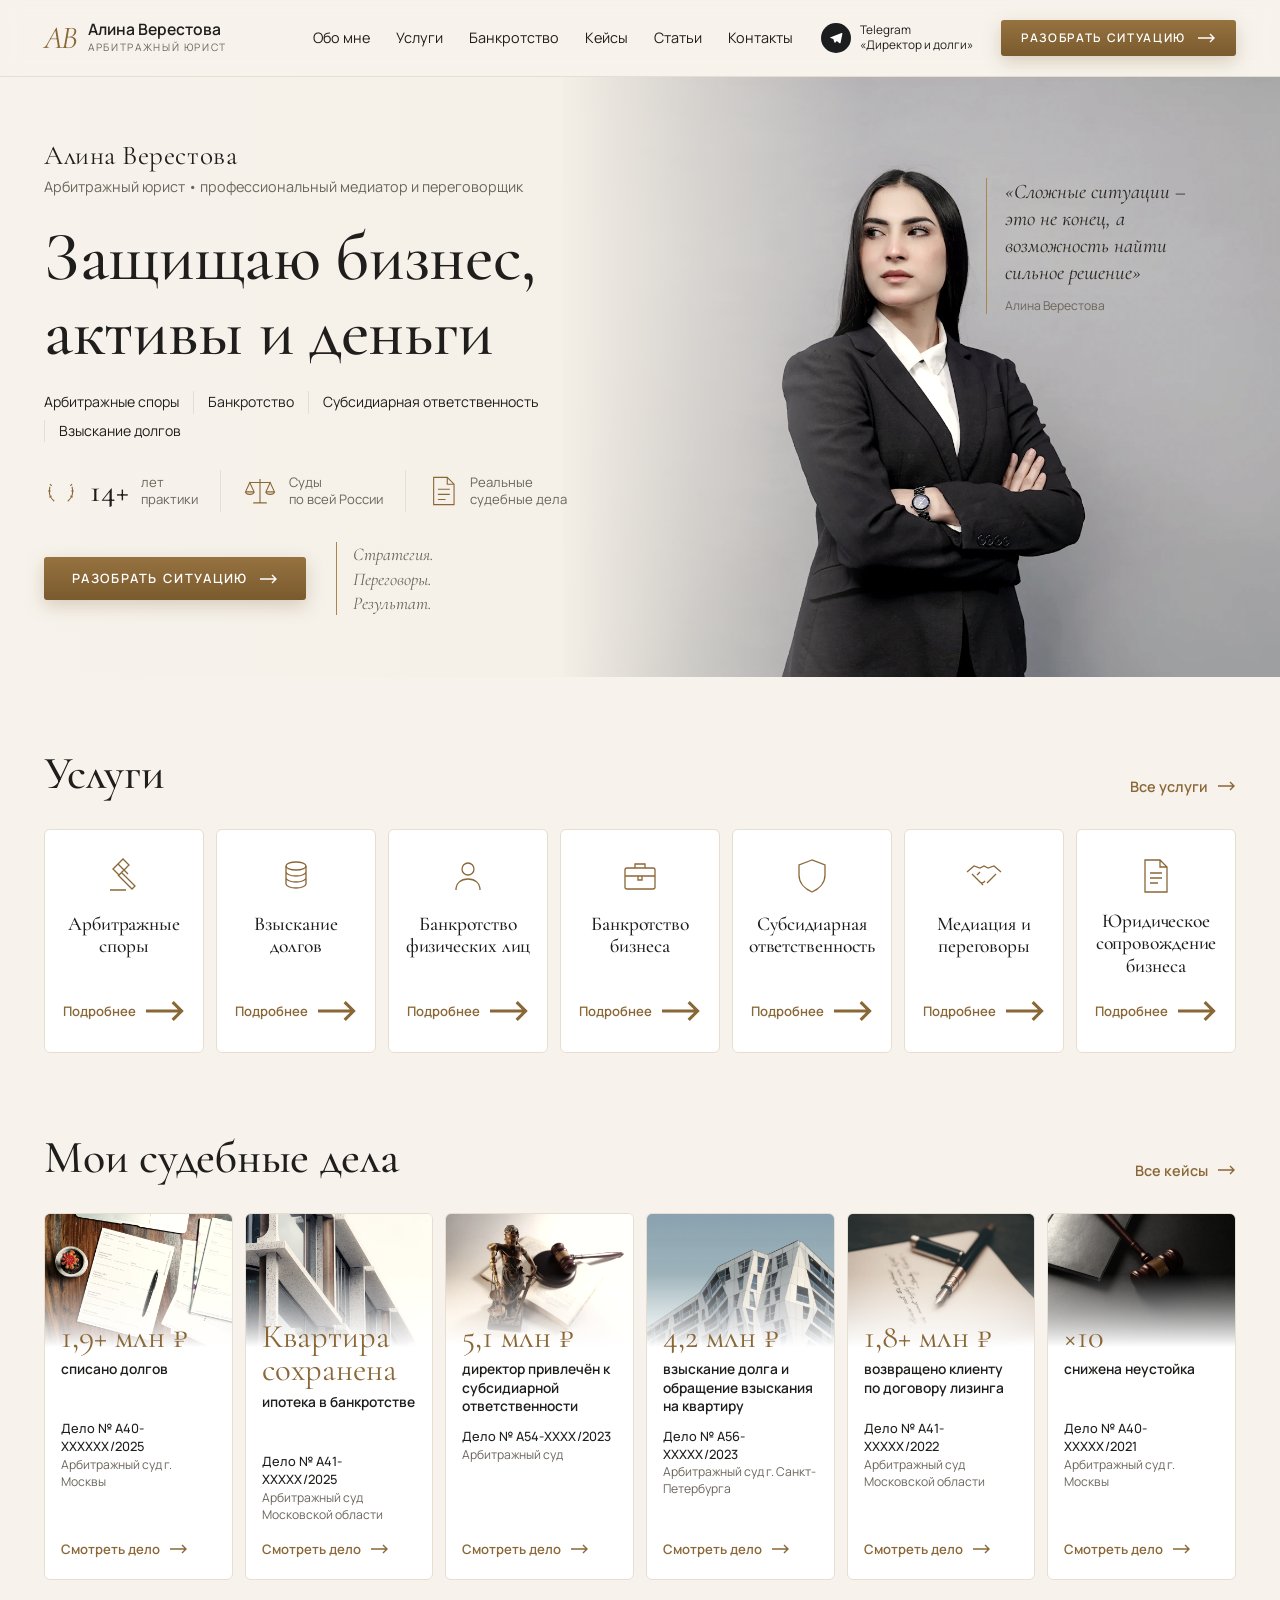
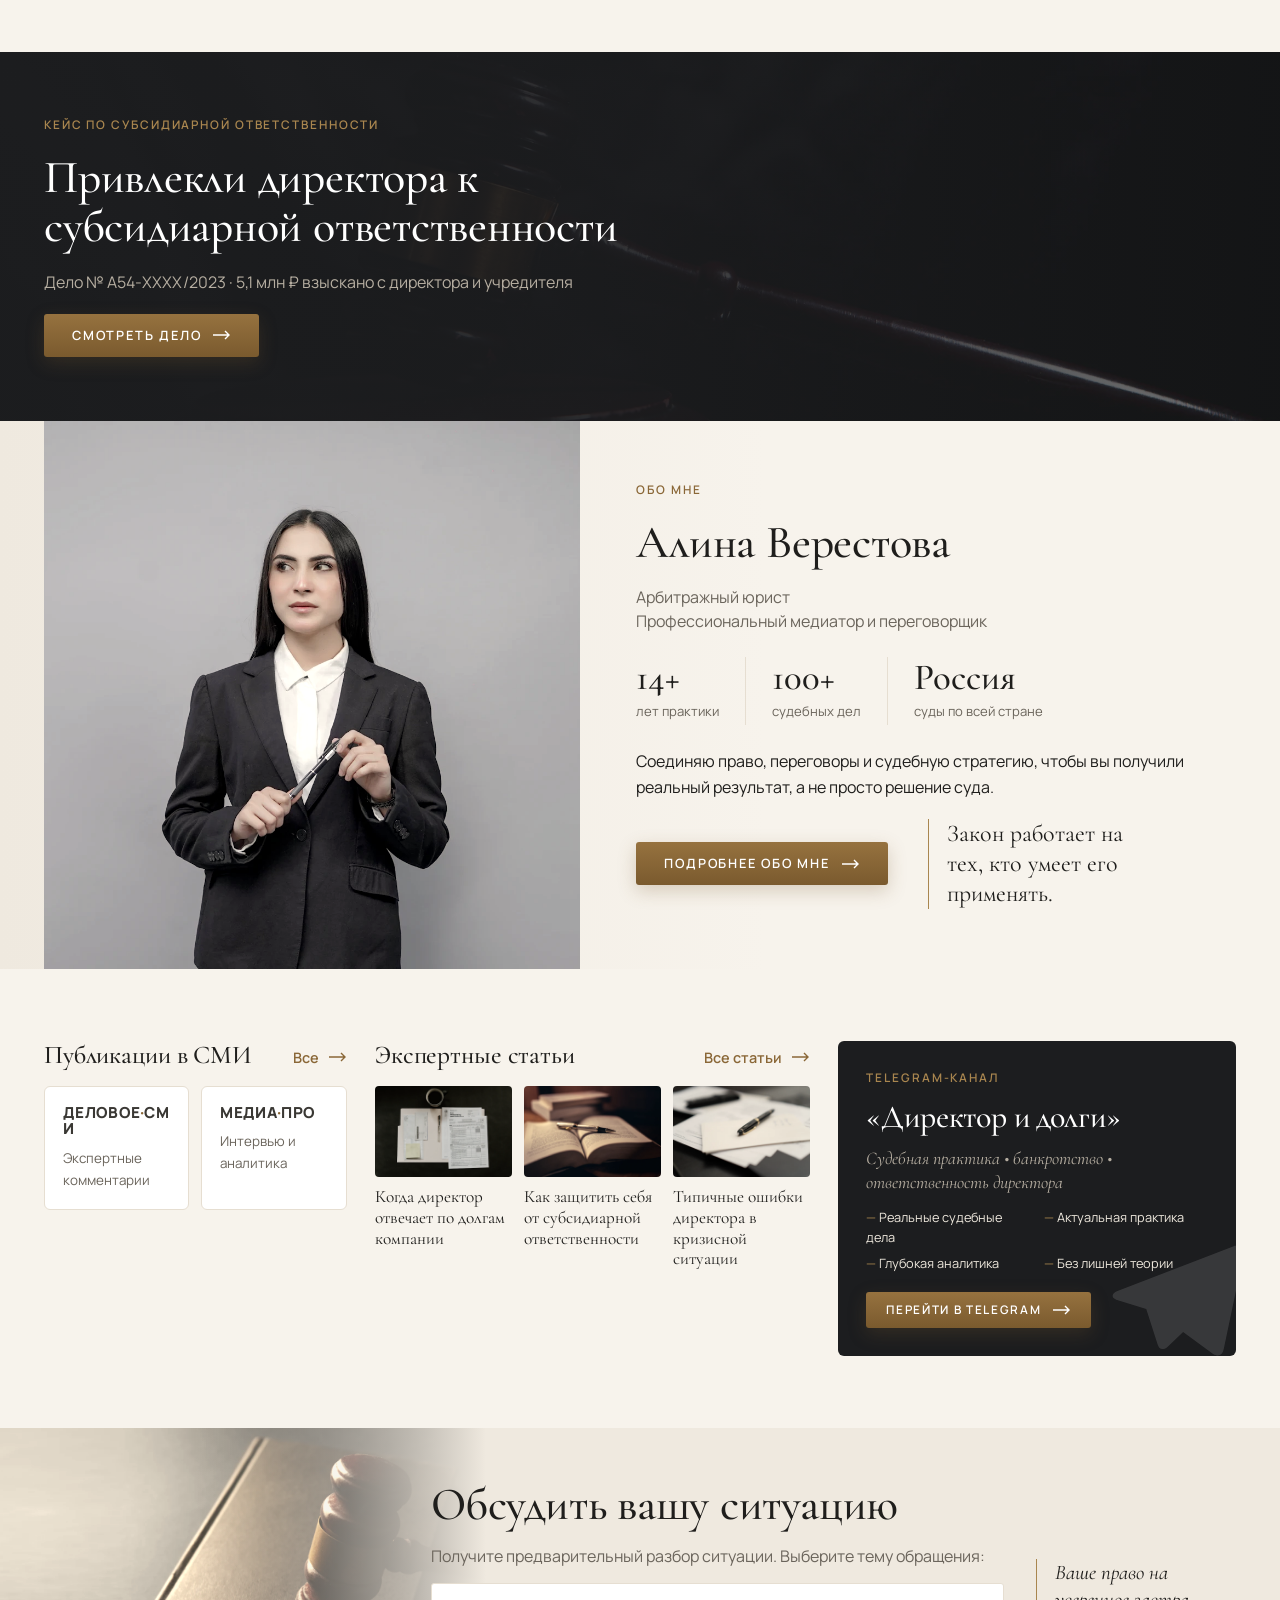
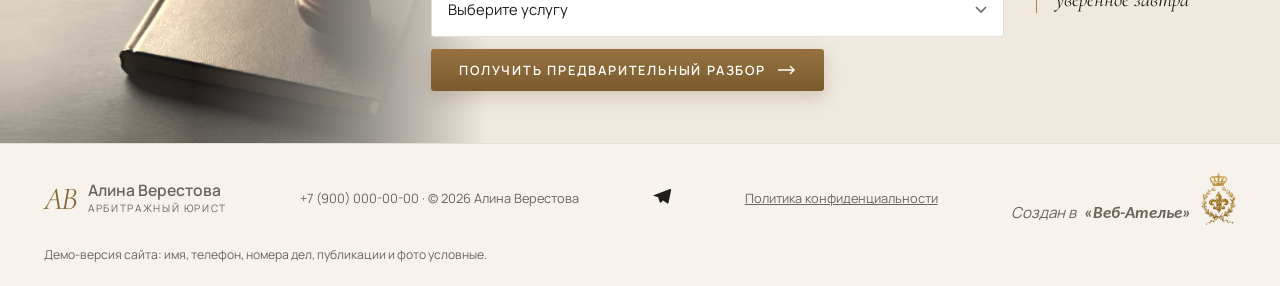
==== commit 80746d2b: "Подвал: «Создан в «Веб-Ателье»» с эмблемой вместо «Фото: Unsplash» Co-Authored-By: Claude Opus 5.5 <" ====
--- a/index.html
+++ b/index.html
@@ -13,7 +13,8 @@
 <link rel="icon" href="data:image/svg+xml,%3Csvg xmlns='http://www.w3.org/2000/svg' viewBox='0 0 64 64'%3E%3Crect width='64' height='64' rx='12' fill='%231C1D1F'/%3E%3Ctext x='32' y='43' font-family='Georgia' font-style='italic' font-size='30' fill='%23A9864F' text-anchor='middle'%3EАВ%3C/text%3E%3C/svg%3E">
 <link rel="preconnect" href="https://fonts.googleapis.com"><link rel="preconnect" href="https://fonts.gstatic.com" crossorigin>
 <link rel="stylesheet" href="https://fonts.googleapis.com/css2?family=Cormorant+Garamond:ital,wght@0,500;0,600;1,500&family=Manrope:wght@400;500;600;700;800&display=swap">
-<link rel="stylesheet" href="style.css">
+<link href="https://fonts.googleapis.com/css2?family=Carlito:ital,wght@1,700&display=swap" rel="stylesheet">
+<link rel="stylesheet" href="style.css?v=3">
 <script type="application/ld+json">{"@context":"https://schema.org","@type":"LegalService","name":"Алина Верестова, арбитражный юрист","telephone":"+7 (900) 000-00-00","areaServed":"RU","url":"https://vladislav-jb.github.io/yurist-bankrotstvo/"}</script>
 </head>
 <body>
@@ -189,8 +190,9 @@
       <span>+7 (900) 000-00-00 · © 2026 Алина Верестова</span>
       <span class="ftr__soc"><a href="#tg" aria-label="Telegram"><svg width="20" height="20"><use href="#plane"/></svg></a></span>
       <a href="#" data-demo>Политика конфиденциальности</a>
-    </div>
-    <p class="demo-note">Демо-версия сайта: имя, телефон, номера дел, публикации и фото условные. Фото: <a href="https://unsplash.com/license">Unsplash</a>.</p>
+      <span class="foot__made">Создан в <a href="http://web-atelie.ru/" target="_blank" rel="noopener">«Веб-Ателье»</a><img src="assets/web-atelie.png" alt="" width="40" height="52" loading="lazy" decoding="async"></span>
+    </div>
+    <p class="demo-note">Демо-версия сайта: имя, телефон, номера дел, публикации и фото условные.</p>
   </div>
 </footer>
 
@@ -228,6 +230,6 @@
     </div>
   </div>
 </div>
-<script src="app.js"></script>
+<script src="app.js?v=2"></script>
 </body>
 </html>
--- a/style.css
+++ b/style.css
@@ -231,7 +231,7 @@
   .about__in{grid-template-columns:1fr}
   .about__photo{min-height:380px;margin-inline:-24px}
   .about__txt{padding:36px 0 52px}
-  .cta__in{grid-template-columns:1fr}
+  .cta__in{grid-template-columns:minmax(0,1fr)}.cta__in>div:first-child{display:none}
   .cta__img{inset:0 0 auto 0;height:180px;position:relative;margin-inline:-24px}
   .cta__img::after{background:linear-gradient(180deg,rgba(239,233,223,0) 40%,#EFE9DF)}
   .cta{padding-top:0}
@@ -261,10 +261,16 @@
   .sec{padding:56px 0}
   .logo__txt small{display:none}
   .btn{padding:14px 20px;letter-spacing:.1em}
-  .select{min-width:0;width:100%}
-}
-@media (max-width:400px){
+  .select{min-width:0;width:100%}.cta__row .btn{white-space:normal;text-align:left;line-height:1.3}
+}
+@media (max-width:360px){
   .cases,.cases--3,.svc{grid-template-columns:1fr}
   .arts{grid-template-columns:1fr}
   .media{grid-template-columns:1fr}
 }
+
+  /* подпись разработчика: «Создан в «Веб-Ателье»» */
+  .ftr .foot__made { display: inline-block; white-space: nowrap; font-style: italic; font-size: .95rem; line-height: 1.4; color: var(--muted); padding: .4em 0; }
+  .ftr .foot__made a { display: inline; margin: 0 0 0 .3em; color: inherit; text-decoration: none; font-family: Calibri, "Carlito", sans-serif; font-weight: 700; font-style: italic; font-size: 1.12em; }
+  .ftr .foot__made a:hover { color: var(--ink); text-decoration: underline; text-underline-offset: .18em; }
+  .ftr .foot__made img { display: inline-block; width: 40px; height: 52px; max-width: none; margin-left: .35em; vertical-align: -7px; }
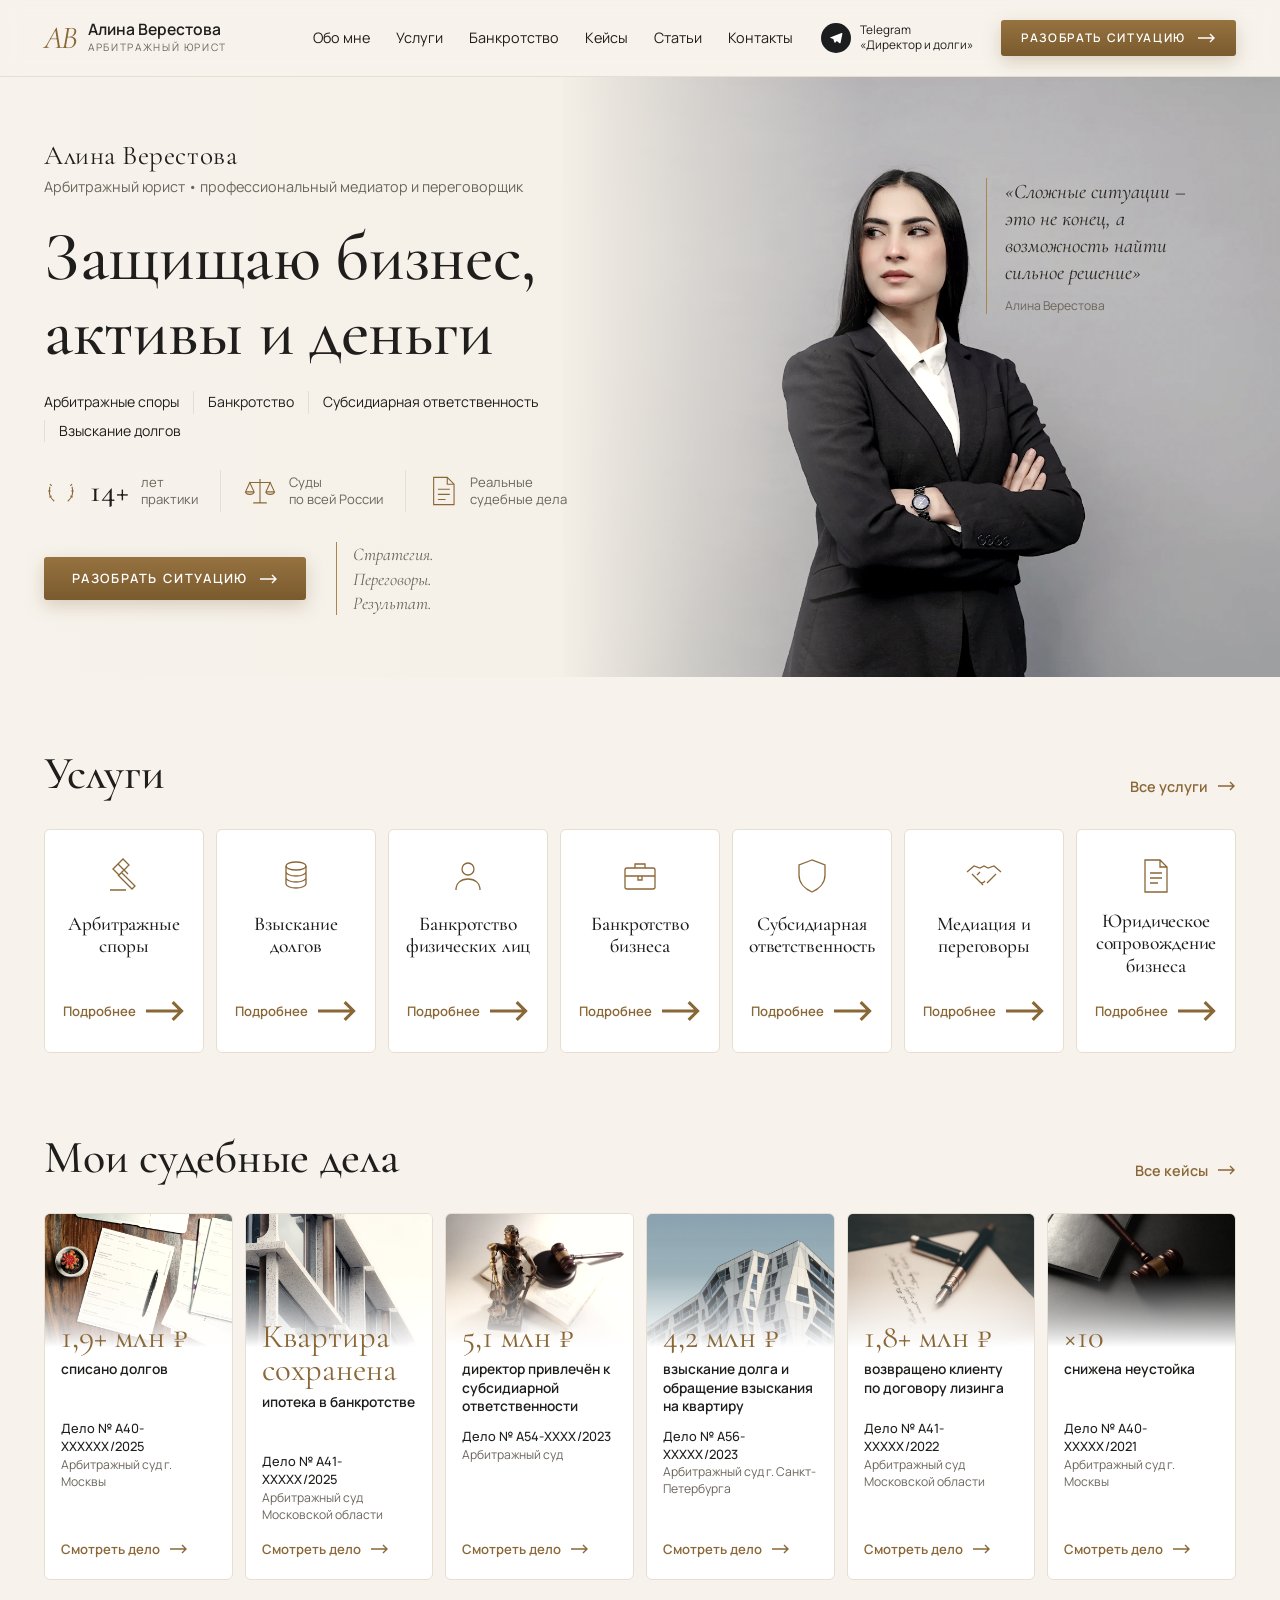
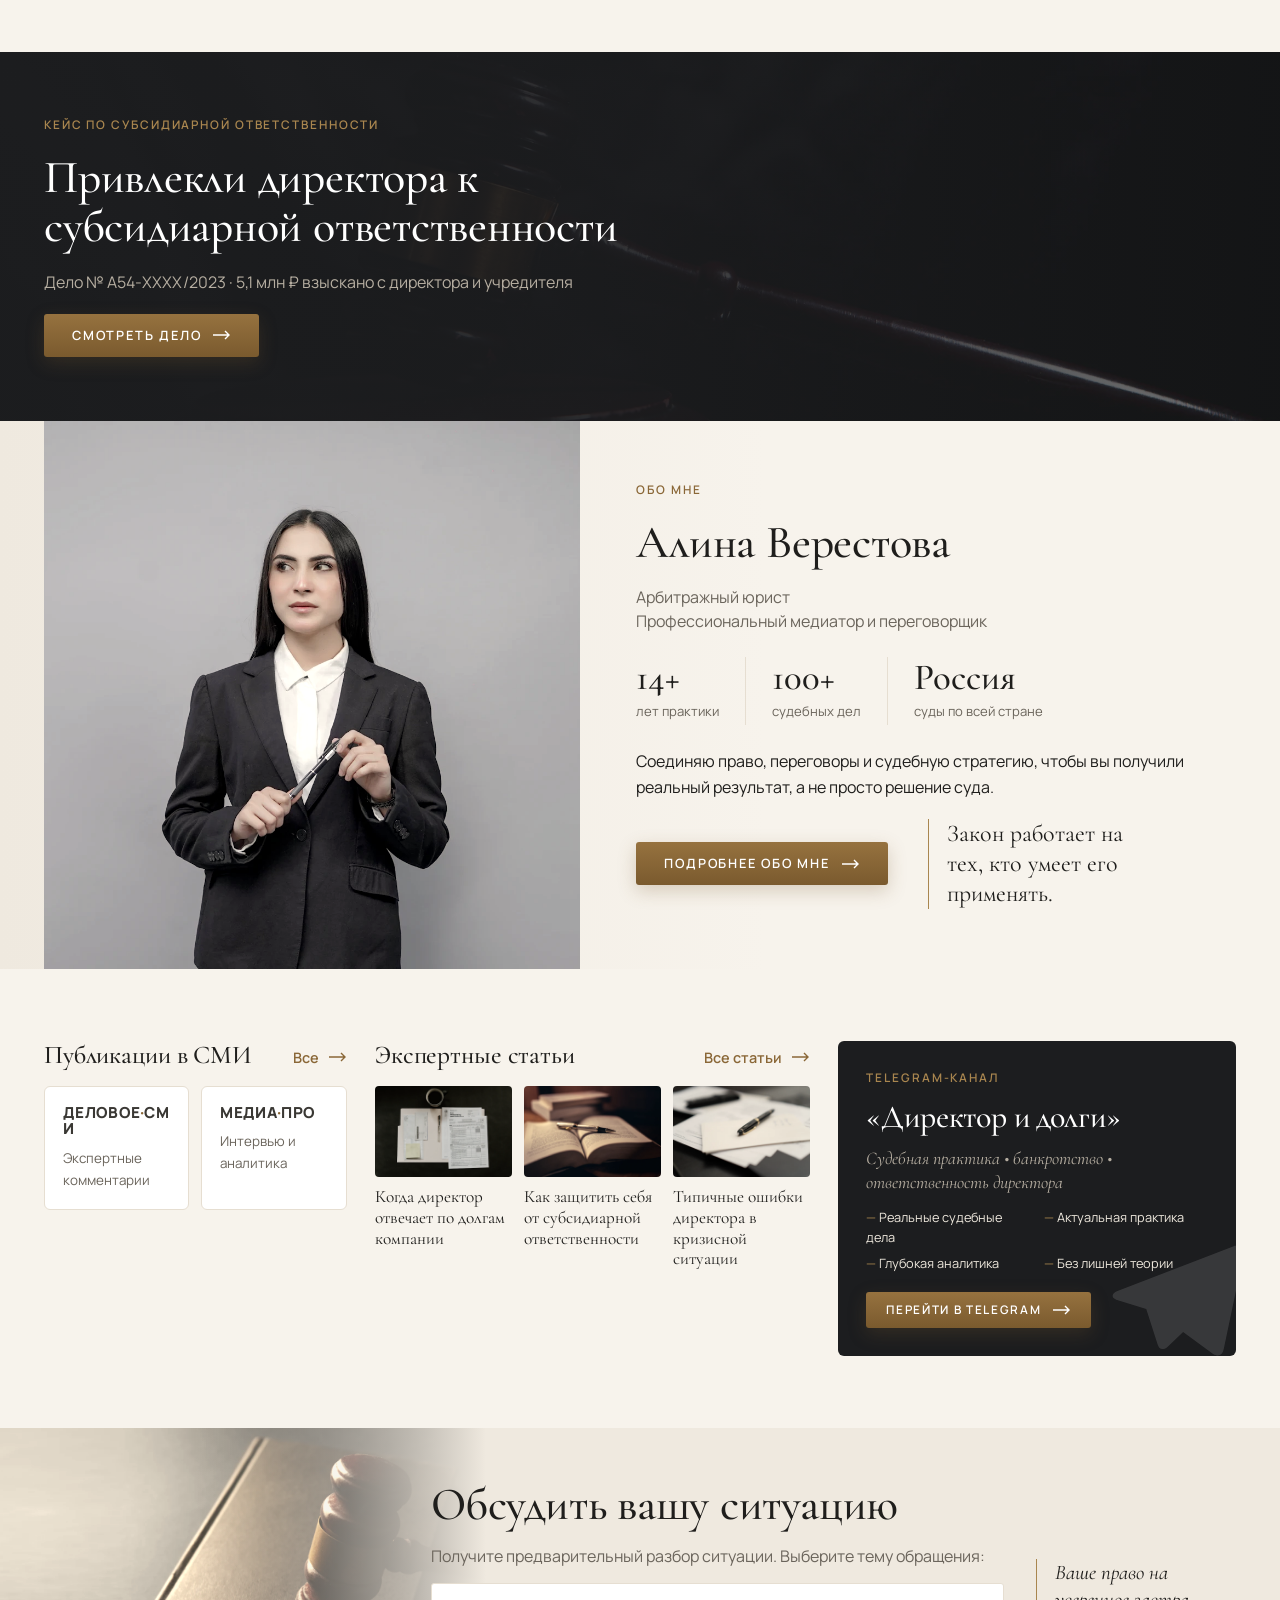
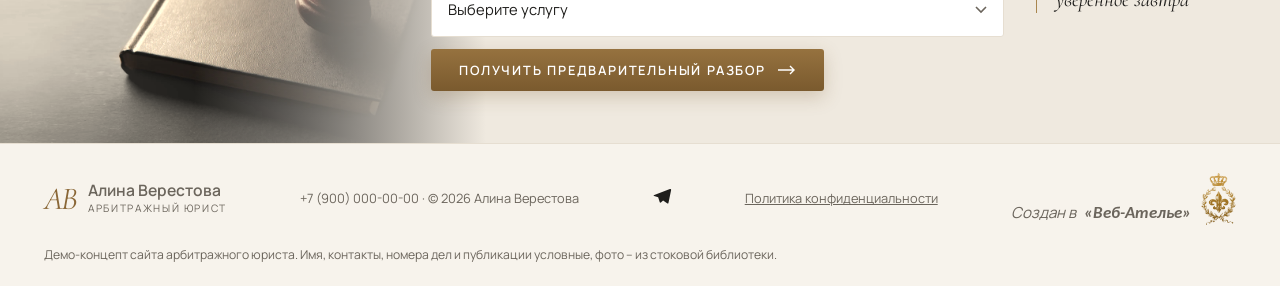
==== commit be2c9c5e: "Подвал как у «Лаванды»: «Создан в «Веб-Ателье»» и «Демо-концепт…», без юрлиц Co-Authored-By: Claude " ====
--- a/index.html
+++ b/index.html
@@ -192,7 +192,7 @@
       <a href="#" data-demo>Политика конфиденциальности</a>
       <span class="foot__made">Создан в <a href="http://web-atelie.ru/" target="_blank" rel="noopener">«Веб-Ателье»</a><img src="assets/web-atelie.png" alt="" width="40" height="52" loading="lazy" decoding="async"></span>
     </div>
-    <p class="demo-note">Демо-версия сайта: имя, телефон, номера дел, публикации и фото условные.</p>
+    <p class="demo-note">Демо-концепт сайта арбитражного юриста. Имя, контакты, номера дел и публикации условные, фото – из стоковой библиотеки.</p>
   </div>
 </footer>
 
